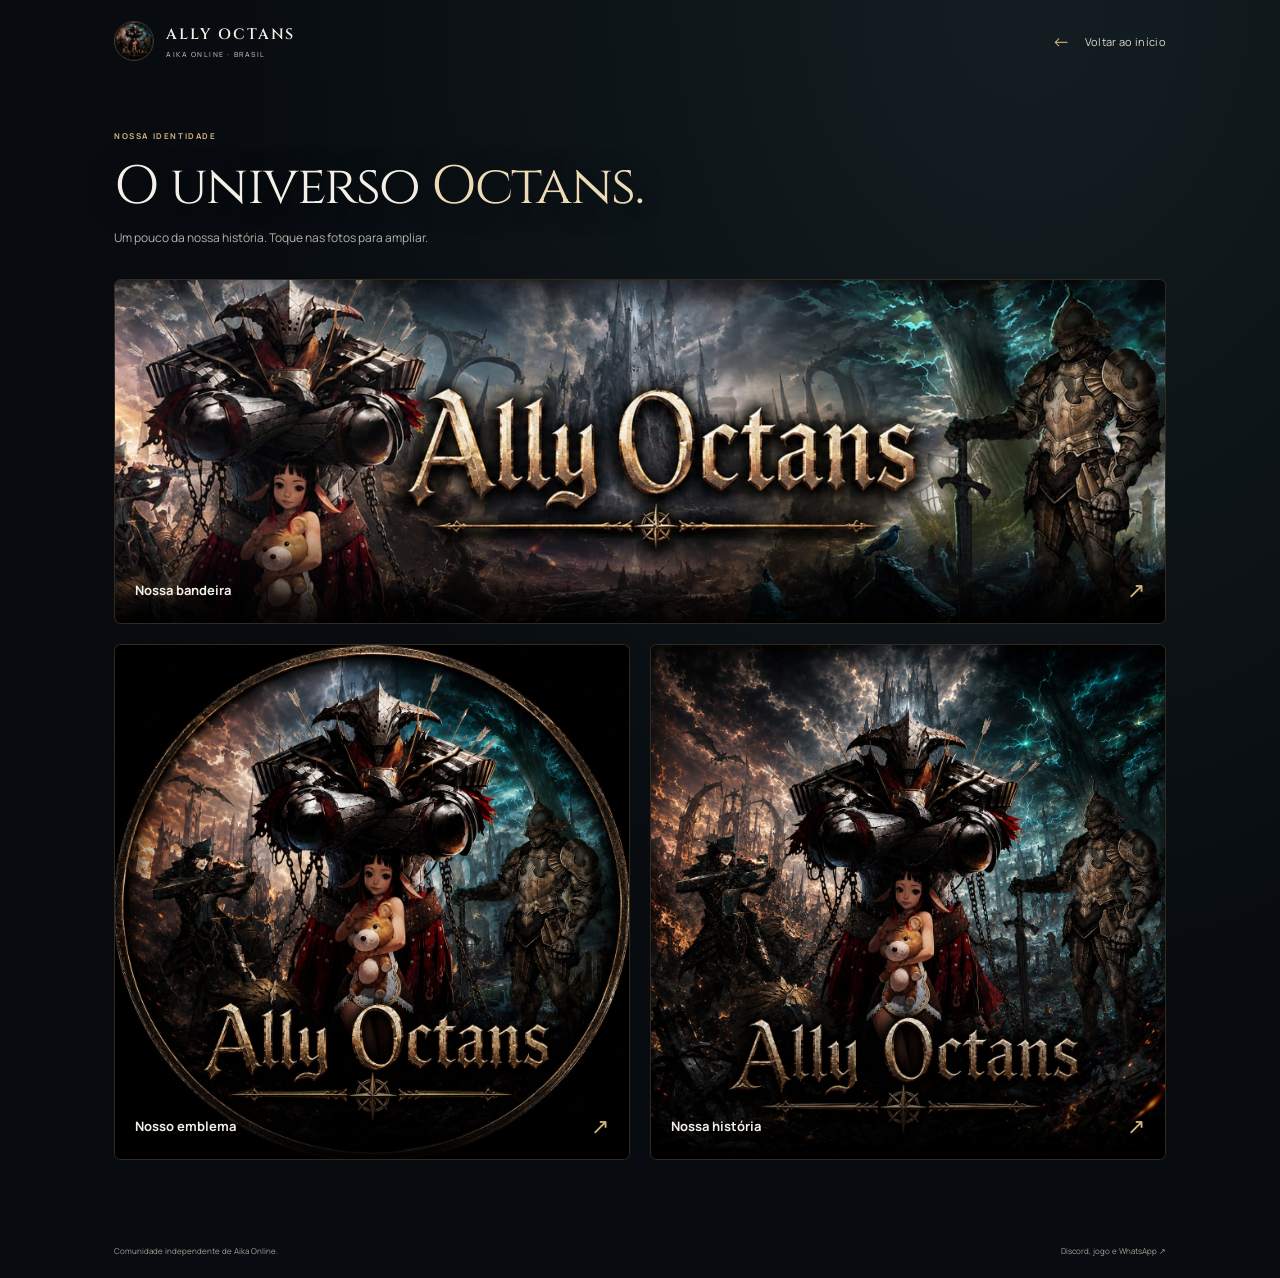
==== galeria.html @ 1bcd1b35 "Simplify home into responsive video scene and three community links" ====
<!doctype html>
<html lang="pt-BR">
<head>
  <meta charset="utf-8">
  <meta name="viewport" content="width=device-width, initial-scale=1">
  <meta name="theme-color" content="#080c10">
  <meta name="description" content="Fotos e identidade da Ally Octans, comunidade de Aika Online.">
  <title>Galeria — Ally Octans</title>
  <link rel="icon" href="assets/favicon.svg" type="image/svg+xml">
  <link rel="stylesheet" href="style.css?v=2">
  <script src="script.js?v=2" defer></script>
</head>
<body class="gallery-page">
  <a class="skip" href="#galeria">Ir para a galeria</a>
  <div class="gallery-shell">
    <header class="header">
      <a class="brand" href="./" aria-label="Ally Octans — início"><img src="assets/octans-emblema.jpg" alt="" width="40" height="40"><span>ALLY OCTANS<small>AIKA ONLINE · BRASIL</small></span></a>
      <a class="gallery-link" href="./"><span aria-hidden="true">←</span> Voltar ao início</a>
    </header>
    <main class="gallery-main" id="galeria">
      <div class="gallery-heading"><p class="eyebrow">NOSSA IDENTIDADE</p><h1>O universo <em>Octans.</em></h1><p>Um pouco da nossa história. Toque nas fotos para ampliar.</p></div>
      <div class="gallery-grid">
        <a class="gallery-item gallery-wide" href="assets/octans-banner.jpg" data-gallery data-title="Nossa bandeira"><img src="assets/octans-banner.jpg" alt="Banner panorâmico da Ally Octans com castelo, guerreiros e tempestade" width="1600" height="900"><span><b>Nossa bandeira</b><i aria-hidden="true">↗</i></span></a>
        <a class="gallery-item" href="assets/octans-emblema.jpg" data-gallery data-title="Nosso emblema"><img src="assets/octans-emblema.jpg" alt="Emblema circular dourado da Ally Octans" width="1254" height="1254" loading="lazy"><span><b>Nosso emblema</b><i aria-hidden="true">↗</i></span></a>
        <a class="gallery-item" href="assets/octans-guerreiros.jpg" data-gallery data-title="Nossa história"><img src="assets/octans-guerreiros.jpg" alt="Guerreiros da Ally Octans entre raios e um castelo sombrio" width="1254" height="1254" loading="lazy"><span><b>Nossa história</b><i aria-hidden="true">↗</i></span></a>
      </div>
    </main>
    <footer class="footer"><span>Comunidade independente de Aika Online.</span><a href="./">Discord, jogo e WhatsApp ↗</a></footer>
  </div>
  <dialog id="lightbox" aria-labelledby="lightbox-title"><button class="close-lightbox" type="button" aria-label="Fechar imagem">✕</button><img id="lightbox-image" src="assets/octans-banner.jpg" alt=""><div class="lightbox-footer"><h2 id="lightbox-title">Nossa bandeira</h2><span>ESC PARA FECHAR</span></div></dialog>
</body>
</html>
---- style.css ----
@import url('https://fonts.googleapis.com/css2?family=Cinzel:wght@400;500;600;700&family=Manrope:wght@400;500;600;700;800&display=swap');
:root{color-scheme:dark;--bg:#080c10;--gold:#d4b47d;--bright:#eddbb7;--muted:#a4a5a6}
*{box-sizing:border-box}
html{background:var(--bg)}
body{margin:0;color:#f4f0e8;font-family:Manrope,"Segoe UI",sans-serif}
a{color:inherit;text-decoration:none}
button{font:inherit;color:inherit;cursor:pointer}
button[hidden]{display:none!important}
a:focus-visible,button:focus-visible{outline:2px solid var(--bright);outline-offset:5px}
.skip{position:fixed;top:-100px;left:20px;padding:12px;background:var(--bright);color:#111;z-index:20}
.skip:focus{top:12px}
.screen{position:relative;z-index:2;height:100svh;min-height:540px;max-width:1600px;margin:auto;padding-inline:clamp(24px,5vw,88px);display:grid;grid-template-rows:82px minmax(0,1fr) 54px}
.header{display:flex;align-items:center;justify-content:space-between;gap:16px;min-width:0}
.brand{display:flex;align-items:center;gap:12px;flex-shrink:0;font-family:Cinzel,Georgia,serif;font-size:15px;letter-spacing:.13em;font-weight:600}
.brand img{border-radius:50%;width:40px;height:40px;border:1px solid #d4b47d44}
.brand small{display:block;font-family:Manrope,"Segoe UI",sans-serif;font-size:7px;font-weight:500;letter-spacing:.22em;margin-top:5px;color:#b5b1ab}
.gallery-link{font-size:11px;letter-spacing:.03em;color:#dfd7c9;display:flex;align-items:center;gap:14px;min-height:44px}
.gallery-link span{font-size:18px;color:var(--gold)}
.hero-main{min-height:0;position:relative;display:flex;align-items:center;padding:12px 0 25px}
.hero-copy{width:min(440px,46%);position:relative}
.eyebrow{display:flex;align-items:center;gap:10px;font-size:8px;font-weight:700;letter-spacing:.2em;color:var(--gold);margin:0 0 19px}
.eyebrow span{font-size:13px}
h1{font-family:Cinzel,Georgia,serif;font-weight:400;font-size:clamp(54px,6.5vw,92px);letter-spacing:-.045em;line-height:1.03;margin:0;text-shadow:0 4px 35px #0006}
h1 em{font-style:normal;color:var(--bright)}
.tagline{font-size:12px;line-height:1.8;color:#bebdbb;margin:20px 0 0}
.tagline strong{font-weight:500;color:#eee6d8}
.channels{display:grid;gap:10px;margin-top:27px;width:min(100%,370px)}
.channel{display:flex;align-items:center;gap:15px;min-height:64px;padding:10px 17px;border:1px solid #d4b47d33;border-radius:5px;background:#10171bc9;backdrop-filter:blur(10px);box-shadow:0 7px 25px #0002;transition:transform .2s,border-color .2s,background .2s}
.channel:hover{transform:translateX(5px);border-color:#e4c58a9c;background:#19232bed}
.channel.discord{background:linear-gradient(110deg,#efddbb,#cda86d);border-color:#f2dfbd;color:#28221a}
.channel.discord:hover{background:linear-gradient(110deg,#fff0d2,#dbb87e)}
.channel-icon{display:flex;align-items:center;justify-content:center;width:33px;height:33px;flex-shrink:0;color:var(--gold)}
.discord .channel-icon{color:#453721}
.whatsapp .channel-icon{color:#96c4ae}
.channel-icon svg{width:26px;height:26px}
.channel-copy{display:grid;gap:4px}
.channel-copy b{font-size:12px;font-weight:800}
.channel-copy small{font-size:9px;color:#b3b2ae}
.discord .channel-copy small{color:#594a34}
.arrow{margin-left:auto;font-size:21px;font-weight:400}
.scene-caption{position:absolute;left:59%;bottom:24px;font-size:7px;letter-spacing:.22em;color:#c9bea7;white-space:nowrap}
.scene-caption span{margin-right:11px;color:var(--gold)}
.footer{display:flex;align-items:center;justify-content:space-between;gap:10px;font-size:8px;color:#a39f98}
#effect-toggle{display:flex;align-items:center;gap:8px;border:0;background:none;padding:10px 0 10px 10px;font-size:9px;color:#d4c2a3;min-height:36px;white-space:nowrap}
.effect-icon{font-size:9px}
.world{position:fixed;inset:0;overflow:hidden;pointer-events:none}
.world-glow{position:absolute;inset:0;background:radial-gradient(ellipse at 77% 42%,#183538 0%,transparent 50%),radial-gradient(ellipse at 39% 30%,#46372560,transparent 55%)}
.scene-stage{position:absolute;width:min(86svh,930px);height:min(86svh,930px);left:66%;top:49%;transform:translate(-50%,-50%);perspective:1100px}
.scene-depth{position:relative;width:100%;height:100%;transform-style:preserve-3d;transform:rotateX(var(--tilt-x,0deg)) rotateY(var(--tilt-y,-4deg)) translate3d(var(--shift-x,0px),var(--shift-y,0px),0);transition:transform .22s;will-change:transform}
.scene-poster,.scene-video{position:absolute;inset:0;width:100%;height:100%;object-fit:contain;mask-image:radial-gradient(ellipse at 50% 48%,#000 38%,#000c 58%,transparent 73%);-webkit-mask-image:radial-gradient(ellipse at 50% 48%,#000 38%,#000c 58%,transparent 73%);filter:brightness(.87) contrast(1.05);transform:translateZ(10px)}
.scene-video{opacity:0;transition:opacity .8s}
.scene-video.is-ready{opacity:1}
.scene-light{position:absolute;inset:0;background:radial-gradient(ellipse at 25% 45%,#f9b84e12,transparent 38%);transform:translateZ(40px)}
.orbit{position:absolute;inset:7%;border:1px solid #d4b47d18;border-radius:50%;transform:translateZ(-30px) rotateX(12deg);box-shadow:0 0 100px #bf99410a}
.world-shade{position:absolute;inset:0;background:linear-gradient(90deg,#080c10 0%,#080c10ef 22%,#080c1055 48%,transparent 72%),linear-gradient(0deg,#080c10 0%,transparent 30%,transparent 85%,#080c1044)}
.embers{position:absolute;inset:0}
.embers i{position:absolute;width:3px;height:3px;border-radius:50%;background:#f4d29c;box-shadow:0 0 9px #ecbc69;bottom:13%;left:48%;opacity:0;animation:float-up 9s linear infinite;animation-play-state:paused}
.embers i:nth-child(2){left:85%;bottom:26%;animation-delay:-3s}
.embers i:nth-child(3){left:66%;bottom:15%;animation-delay:-6s}
.embers i:nth-child(4){left:93%;bottom:42%;animation-delay:-4s;width:2px;height:2px}
body[data-motion=on] .embers i{animation-play-state:running}
body[data-motion=off] .scene-depth{transform:rotateY(-4deg);will-change:auto}
@keyframes float-up{0%{transform:translate3d(0,0,0);opacity:0}20%{opacity:.65}80%{opacity:.4}100%{transform:translate3d(-35px,-180px,0);opacity:0}}
/* Separate gallery: the home stays short. */
.gallery-page{background:radial-gradient(ellipse at 80% 0%,#21323677,transparent 55%),var(--bg)}
.gallery-shell{max-width:1180px;min-height:100svh;margin:auto;padding:0 clamp(22px,5vw,70px);display:flex;flex-direction:column}
.gallery-shell .header{min-height:82px}
.gallery-main{flex:1;padding:48px 0 64px}
.gallery-heading{margin-bottom:30px}
.gallery-heading h1{font-size:clamp(30px,4.2vw,54px);letter-spacing:-.03em}
.gallery-heading>p:last-child{font-size:12px;line-height:1.8;color:#b5b2ab}
.gallery-grid{display:grid;grid-template-columns:1fr 1fr;gap:20px}
.gallery-item{position:relative;display:block;aspect-ratio:1;overflow:hidden;border:1px solid #d4b47d3b;border-radius:7px;background:#000}
.gallery-item.gallery-wide{grid-column:1/-1;aspect-ratio:3.05}
.gallery-item img{width:100%;height:100%;display:block;object-fit:cover;transition:transform .35s}
.gallery-wide img{transform:scale(1.07)}
.gallery-item:hover img{transform:scale(1.04)}
.gallery-wide:hover img{transform:scale(1.1)}
.gallery-item>span{position:absolute;inset:auto 0 0;padding:45px 20px 18px;background:linear-gradient(transparent,#000e);display:flex;justify-content:space-between;align-items:center;font-size:13px}
.gallery-item i{font-size:22px;color:var(--gold);font-style:normal}
.gallery-shell .footer{padding:20px 0;min-height:54px}
#lightbox{width:min(90vw,1000px);max-height:94svh;padding:0;border:1px solid #d4b47d55;background:#080c10;border-radius:8px;overflow:auto}
#lightbox::backdrop{background:#000d;backdrop-filter:blur(8px)}
#lightbox-image{display:block;max-width:100%;max-height:80svh;object-fit:contain;margin:auto}
.close-lightbox{position:absolute;right:10px;top:10px;border:1px solid #fff5;background:#000c;width:42px;height:42px;border-radius:50%;font-size:19px}
.lightbox-footer{display:flex;justify-content:space-between;align-items:center;gap:15px;padding:14px 20px}
.lightbox-footer h2{font-size:13px;margin:0;font-weight:500}
.lightbox-footer span{font-size:8px;letter-spacing:.1em;color:#a9a299}
@media(min-width:1500px){.scene-stage{width:min(96svh,1050px);height:min(96svh,1050px);left:65%}}
@media(max-width:900px){.screen{padding-inline:30px}.hero-copy{width:48%}h1{font-size:68px}.channel{min-height:59px}.scene-stage{left:70%;width:83svh;height:83svh}}
@media(max-width:680px){
 .screen{padding-inline:22px;grid-template-rows:65px minmax(0,1fr) 44px}
 .brand{font-size:12px;gap:8px}.brand img{width:33px;height:33px}.brand small{font-size:6px}
 .gallery-link{font-size:10px;gap:7px}
 .hero-main{align-items:flex-end;justify-content:center;padding:12px 0 24px}
 .hero-copy{width:100%;max-width:360px;text-align:center}
 .eyebrow{font-size:6px;justify-content:center;gap:7px;margin-bottom:12px}
 h1{font-size:clamp(43px,12.5vw,65px);line-height:1.02}
 .tagline{font-size:11px;margin-top:13px}
 .channels{max-width:335px;margin:20px auto 0;gap:9px;text-align:left}
 .channel{min-height:59px;padding:9px 14px;gap:12px}.channel-icon{width:29px;height:29px}
 .scene-stage{top:25px;left:50%;transform:translateX(-50%);width:min(112vw,560px);height:min(112vw,560px)}
 .world-shade{background:linear-gradient(0deg,#080c10 7%,#080c10f5 25%,#080c1099 46%,#080c1022 68%,#080c1033)}
 .scene-caption{display:none}.footer{font-size:6px}#effect-toggle{font-size:8px}
 .gallery-shell .header{min-height:65px}.gallery-main{padding:35px 0 40px}
 .gallery-heading .eyebrow{justify-content:flex-start}.gallery-heading h1{font-size:30px}
 .gallery-grid{gap:12px}.gallery-item.gallery-wide{aspect-ratio:2.2}.gallery-wide img{transform:scale(1.3)}
 .gallery-wide:hover img{transform:scale(1.33)}.gallery-item>span{font-size:10px;padding:25px 10px 10px}
}
@media(min-width:681px) and (max-height:740px){.screen{grid-template-rows:64px minmax(0,1fr) 42px}h1{font-size:62px}.eyebrow{margin-bottom:12px}.tagline{font-size:11px;margin-top:13px}.channels{gap:8px;margin-top:18px}.channel{min-height:56px}.hero-main{padding:8px 0}}
@media(max-width:680px) and (max-height:690px){.screen{grid-template-rows:58px minmax(0,1fr) 38px}.hero-main{padding-bottom:13px}h1{font-size:44px}.eyebrow{margin-bottom:9px}.tagline{font-size:10px;margin-top:9px}.channels{margin-top:15px;gap:8px}.channel{min-height:53px}.channel-copy small{font-size:8px}.scene-stage{top:0;width:104vw;height:104vw}}
@media(max-height:520px){
 .screen{min-height:340px;grid-template-rows:49px minmax(0,1fr) 29px;padding-inline:25px}
 .hero-main{align-items:center;justify-content:flex-start;padding:4px 0}
 .hero-copy{width:min(47%,350px);text-align:left}.eyebrow{font-size:5px;margin-bottom:5px;justify-content:flex-start}
 h1{font-size:34px}.tagline{font-size:8px;line-height:1.4;margin-top:7px}.tagline br{display:none}.tagline strong{display:block}
 .channels{margin:9px 0 0;gap:5px}.channel{min-height:39px;padding:4px 10px;gap:9px}.channel-copy b{font-size:10px}.channel-copy small{display:none}.channel-icon{width:24px;height:24px}
 .scene-stage{left:74%;top:50%;width:93svh;height:93svh;transform:translate(-50%,-50%)}
 .world-shade{background:linear-gradient(90deg,#080c10 0%,#080c10dd 35%,#080c1022 75%),linear-gradient(0deg,#080c10,transparent 35%)}
 .footer{font-size:6px}#effect-toggle{font-size:7px;min-height:29px;padding-block:5px}.scene-caption{display:none}
}
@media(prefers-reduced-motion:reduce){*,*::before,*::after{animation:none!important;transition:none!important}.scene-depth,body[data-motion=off] .scene-depth{transform:none}}
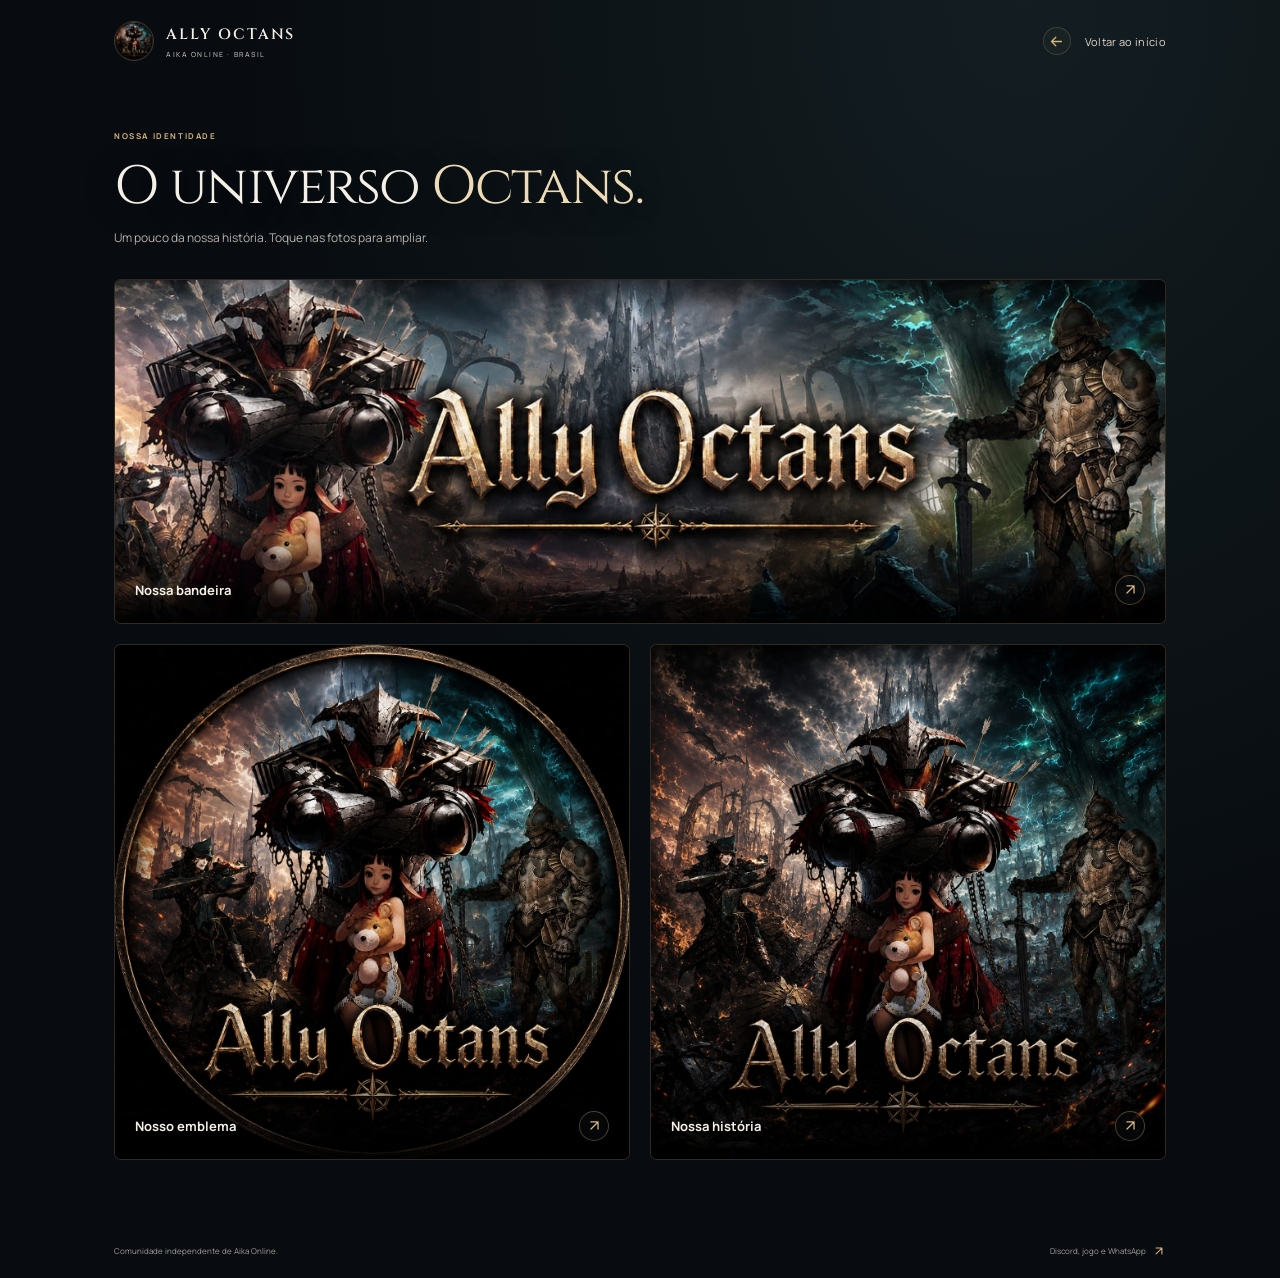
==== commit 04453187: "Refine rounded community buttons and consistent SVG arrows" ====
--- a/galeria.html
+++ b/galeria.html
@@ -7,7 +7,7 @@
   <meta name="description" content="Fotos e identidade da Ally Octans, comunidade de Aika Online.">
   <title>Galeria — Ally Octans</title>
   <link rel="icon" href="assets/favicon.svg" type="image/svg+xml">
-  <link rel="stylesheet" href="style.css?v=2">
+  <link rel="stylesheet" href="style.css?v=3">
   <script src="script.js?v=2" defer></script>
 </head>
 <body class="gallery-page">
@@ -15,17 +15,17 @@
   <div class="gallery-shell">
     <header class="header">
       <a class="brand" href="./" aria-label="Ally Octans — início"><img src="assets/octans-emblema.jpg" alt="" width="40" height="40"><span>ALLY OCTANS<small>AIKA ONLINE · BRASIL</small></span></a>
-      <a class="gallery-link" href="./"><span aria-hidden="true">←</span> Voltar ao início</a>
+      <a class="gallery-link" href="./"><span aria-hidden="true"><svg class="ui-arrow" width="17" height="17" viewBox="0 0 24 24" fill="none" stroke="currentColor" stroke-width="1.8" stroke-linecap="round" stroke-linejoin="round" aria-hidden="true" focusable="false"><path d="M19 12H5m6-6-6 6 6 6"/></svg></span> Voltar ao início</a>
     </header>
     <main class="gallery-main" id="galeria">
       <div class="gallery-heading"><p class="eyebrow">NOSSA IDENTIDADE</p><h1>O universo <em>Octans.</em></h1><p>Um pouco da nossa história. Toque nas fotos para ampliar.</p></div>
       <div class="gallery-grid">
-        <a class="gallery-item gallery-wide" href="assets/octans-banner.jpg" data-gallery data-title="Nossa bandeira"><img src="assets/octans-banner.jpg" alt="Banner panorâmico da Ally Octans com castelo, guerreiros e tempestade" width="1600" height="900"><span><b>Nossa bandeira</b><i aria-hidden="true">↗</i></span></a>
-        <a class="gallery-item" href="assets/octans-emblema.jpg" data-gallery data-title="Nosso emblema"><img src="assets/octans-emblema.jpg" alt="Emblema circular dourado da Ally Octans" width="1254" height="1254" loading="lazy"><span><b>Nosso emblema</b><i aria-hidden="true">↗</i></span></a>
-        <a class="gallery-item" href="assets/octans-guerreiros.jpg" data-gallery data-title="Nossa história"><img src="assets/octans-guerreiros.jpg" alt="Guerreiros da Ally Octans entre raios e um castelo sombrio" width="1254" height="1254" loading="lazy"><span><b>Nossa história</b><i aria-hidden="true">↗</i></span></a>
+        <a class="gallery-item gallery-wide" href="assets/octans-banner.jpg" data-gallery data-title="Nossa bandeira"><img src="assets/octans-banner.jpg" alt="Banner panorâmico da Ally Octans com castelo, guerreiros e tempestade" width="1600" height="900"><span><b>Nossa bandeira</b><i aria-hidden="true"><svg class="ui-arrow" width="17" height="17" viewBox="0 0 24 24" fill="none" stroke="currentColor" stroke-width="1.8" stroke-linecap="round" stroke-linejoin="round" aria-hidden="true" focusable="false"><path d="M7 17 17 7M7 7h10v10"/></svg></i></span></a>
+        <a class="gallery-item" href="assets/octans-emblema.jpg" data-gallery data-title="Nosso emblema"><img src="assets/octans-emblema.jpg" alt="Emblema circular dourado da Ally Octans" width="1254" height="1254" loading="lazy"><span><b>Nosso emblema</b><i aria-hidden="true"><svg class="ui-arrow" width="17" height="17" viewBox="0 0 24 24" fill="none" stroke="currentColor" stroke-width="1.8" stroke-linecap="round" stroke-linejoin="round" aria-hidden="true" focusable="false"><path d="M7 17 17 7M7 7h10v10"/></svg></i></span></a>
+        <a class="gallery-item" href="assets/octans-guerreiros.jpg" data-gallery data-title="Nossa história"><img src="assets/octans-guerreiros.jpg" alt="Guerreiros da Ally Octans entre raios e um castelo sombrio" width="1254" height="1254" loading="lazy"><span><b>Nossa história</b><i aria-hidden="true"><svg class="ui-arrow" width="17" height="17" viewBox="0 0 24 24" fill="none" stroke="currentColor" stroke-width="1.8" stroke-linecap="round" stroke-linejoin="round" aria-hidden="true" focusable="false"><path d="M7 17 17 7M7 7h10v10"/></svg></i></span></a>
       </div>
     </main>
-    <footer class="footer"><span>Comunidade independente de Aika Online.</span><a href="./">Discord, jogo e WhatsApp ↗</a></footer>
+    <footer class="footer"><span>Comunidade independente de Aika Online.</span><a class="footer-link" href="./">Discord, jogo e WhatsApp <svg class="ui-arrow" width="17" height="17" viewBox="0 0 24 24" fill="none" stroke="currentColor" stroke-width="1.8" stroke-linecap="round" stroke-linejoin="round" aria-hidden="true" focusable="false"><path d="M7 17 17 7M7 7h10v10"/></svg></a></footer>
   </div>
   <dialog id="lightbox" aria-labelledby="lightbox-title"><button class="close-lightbox" type="button" aria-label="Fechar imagem">✕</button><img id="lightbox-image" src="assets/octans-banner.jpg" alt=""><div class="lightbox-footer"><h2 id="lightbox-title">Nossa bandeira</h2><span>ESC PARA FECHAR</span></div></dialog>
 </body>
--- a/style.css
+++ b/style.css
@@ -15,7 +15,8 @@
 .brand img{border-radius:50%;width:40px;height:40px;border:1px solid #d4b47d44}
 .brand small{display:block;font-family:Manrope,"Segoe UI",sans-serif;font-size:7px;font-weight:500;letter-spacing:.22em;margin-top:5px;color:#b5b1ab}
 .gallery-link{font-size:11px;letter-spacing:.03em;color:#dfd7c9;display:flex;align-items:center;gap:14px;min-height:44px}
-.gallery-link span{font-size:18px;color:var(--gold)}
+.gallery-link>span{display:inline-flex;align-items:center;justify-content:center;width:28px;height:28px;border:1px solid #d4b47d30;border-radius:50%;color:var(--gold);background:#d4b47d08}
+.ui-arrow{display:block;width:17px;height:17px;flex-shrink:0}
 .hero-main{min-height:0;position:relative;display:flex;align-items:center;padding:12px 0 25px}
 .hero-copy{width:min(440px,46%);position:relative}
 .eyebrow{display:flex;align-items:center;gap:10px;font-size:8px;font-weight:700;letter-spacing:.2em;color:var(--gold);margin:0 0 19px}
@@ -25,19 +26,27 @@
 .tagline{font-size:12px;line-height:1.8;color:#bebdbb;margin:20px 0 0}
 .tagline strong{font-weight:500;color:#eee6d8}
 .channels{display:grid;gap:10px;margin-top:27px;width:min(100%,370px)}
-.channel{display:flex;align-items:center;gap:15px;min-height:64px;padding:10px 17px;border:1px solid #d4b47d33;border-radius:5px;background:#10171bc9;backdrop-filter:blur(10px);box-shadow:0 7px 25px #0002;transition:transform .2s,border-color .2s,background .2s}
-.channel:hover{transform:translateX(5px);border-color:#e4c58a9c;background:#19232bed}
-.channel.discord{background:linear-gradient(110deg,#efddbb,#cda86d);border-color:#f2dfbd;color:#28221a}
-.channel.discord:hover{background:linear-gradient(110deg,#fff0d2,#dbb87e)}
-.channel-icon{display:flex;align-items:center;justify-content:center;width:33px;height:33px;flex-shrink:0;color:var(--gold)}
-.discord .channel-icon{color:#453721}
-.whatsapp .channel-icon{color:#96c4ae}
-.channel-icon svg{width:26px;height:26px}
-.channel-copy{display:grid;gap:4px}
+.channel{display:flex;align-items:center;gap:13px;min-height:64px;padding:10px 14px;border:1px solid #d4b47d38;border-radius:999px;background:linear-gradient(135deg,#243038db,#10171bed);-webkit-backdrop-filter:blur(10px);backdrop-filter:blur(10px);box-shadow:inset 0 1px 0 #ffffff0c,0 7px 22px #0004;transition:transform .2s,border-color .2s,box-shadow .2s,background .2s;-webkit-tap-highlight-color:transparent;touch-action:manipulation}
+.channel.discord{background:linear-gradient(115deg,#f3e3c4,#d9b77f 65%,#c8a064);border-color:#f4dfb7;color:#28221a;box-shadow:inset 0 1px 0 #fff8,inset 0 -2px 0 #9c773040,0 7px 22px #0004,0 0 24px #d2ac6010}
+.channel-icon{display:flex;align-items:center;justify-content:center;width:38px;height:38px;flex-shrink:0;border:1px solid #d4b47d2b;border-radius:50%;background:linear-gradient(145deg,#d4b47d18,#d4b47d05);color:var(--gold);box-shadow:inset 0 1px 0 #ffffff0b}
+.discord .channel-icon{color:#4e3b1d;background:#fff8e53d;border-color:#78603830}
+.whatsapp .channel-icon{color:#a5d6bb;background:linear-gradient(145deg,#a5d6bb1c,#a5d6bb05);border-color:#a5d6bb30}
+.channel-icon svg{width:24px;height:24px}
+.channel-copy{display:grid;gap:4px;min-width:0}
 .channel-copy b{font-size:12px;font-weight:800}
 .channel-copy small{font-size:9px;color:#b3b2ae}
 .discord .channel-copy small{color:#594a34}
-.arrow{margin-left:auto;font-size:21px;font-weight:400}
+.arrow{margin-left:auto;display:flex;align-items:center;justify-content:center;flex:0 0 32px;width:32px;height:32px;border:1px solid #d4b47d40;border-radius:50%;background:#d4b47d10;color:var(--bright);box-shadow:inset 0 1px 0 #ffffff0a;transition:background .2s,border-color .2s}
+.discord .arrow{background:#4f371714;border-color:#6b502a38;color:#493416}
+.arrow .ui-arrow{transition:transform .2s}
+@media(hover:hover) and (pointer:fine){
+ .channel:hover{transform:translateY(-2px);border-color:#e4c58a99;background:linear-gradient(135deg,#2b3943ee,#162129f5);box-shadow:inset 0 1px 0 #ffffff15,0 10px 26px #0005}
+ .channel.discord:hover{background:linear-gradient(115deg,#fff0d4,#e6c68f 65%,#d6af74);box-shadow:inset 0 1px 0 #fffa,0 10px 26px #0005,0 0 26px #d2ac6020}
+ .channel:hover .arrow{background:#d4b47d23;border-color:#d4b47d77}
+ .channel.discord:hover .arrow{background:#4f371725;border-color:#6b502a66}
+ .channel:hover .arrow .ui-arrow{transform:translate(1px,-1px)}
+}
+.channel:active{transform:scale(.985);box-shadow:inset 0 2px 5px #0002,0 3px 10px #0003}
 .scene-caption{position:absolute;left:59%;bottom:24px;font-size:7px;letter-spacing:.22em;color:#c9bea7;white-space:nowrap}
 .scene-caption span{margin-right:11px;color:var(--gold)}
 .footer{display:flex;align-items:center;justify-content:space-between;gap:10px;font-size:8px;color:#a39f98}
@@ -77,7 +86,9 @@
 .gallery-item:hover img{transform:scale(1.04)}
 .gallery-wide:hover img{transform:scale(1.1)}
 .gallery-item>span{position:absolute;inset:auto 0 0;padding:45px 20px 18px;background:linear-gradient(transparent,#000e);display:flex;justify-content:space-between;align-items:center;font-size:13px}
-.gallery-item i{font-size:22px;color:var(--gold);font-style:normal}
+.gallery-item i{display:flex;align-items:center;justify-content:center;width:30px;height:30px;border:1px solid #d4b47d55;border-radius:50%;background:#080c1080;color:var(--gold);font-style:normal}
+.footer-link{display:inline-flex;align-items:center;gap:6px}
+.footer-link .ui-arrow{width:14px;height:14px;color:var(--gold)}
 .gallery-shell .footer{padding:20px 0;min-height:54px}
 #lightbox{width:min(90vw,1000px);max-height:94svh;padding:0;border:1px solid #d4b47d55;background:#080c10;border-radius:8px;overflow:auto}
 #lightbox::backdrop{background:#000d;backdrop-filter:blur(8px)}
@@ -98,7 +109,7 @@
  h1{font-size:clamp(43px,12.5vw,65px);line-height:1.02}
  .tagline{font-size:11px;margin-top:13px}
  .channels{max-width:335px;margin:20px auto 0;gap:9px;text-align:left}
- .channel{min-height:59px;padding:9px 14px;gap:12px}.channel-icon{width:29px;height:29px}
+ .channel{min-height:59px;padding:9px 12px;gap:10px}.channel-icon{width:34px;height:34px}
  .scene-stage{top:25px;left:50%;transform:translateX(-50%);width:min(112vw,560px);height:min(112vw,560px)}
  .world-shade{background:linear-gradient(0deg,#080c10 7%,#080c10f5 25%,#080c1099 46%,#080c1022 68%,#080c1033)}
  .scene-caption{display:none}.footer{font-size:6px}#effect-toggle{font-size:8px}
@@ -114,7 +125,7 @@
  .hero-main{align-items:center;justify-content:flex-start;padding:4px 0}
  .hero-copy{width:min(47%,350px);text-align:left}.eyebrow{font-size:5px;margin-bottom:5px;justify-content:flex-start}
  h1{font-size:34px}.tagline{font-size:8px;line-height:1.4;margin-top:7px}.tagline br{display:none}.tagline strong{display:block}
- .channels{margin:9px 0 0;gap:5px}.channel{min-height:39px;padding:4px 10px;gap:9px}.channel-copy b{font-size:10px}.channel-copy small{display:none}.channel-icon{width:24px;height:24px}
+ .channels{margin:9px 0 0;gap:5px}.channel{min-height:44px;padding:4px 9px;gap:9px}.channel-copy b{font-size:10px}.channel-copy small{display:none}.channel-icon{width:28px;height:28px}.channel-icon svg{width:21px;height:21px}.arrow{flex-basis:28px;width:28px;height:28px}
  .scene-stage{left:74%;top:50%;width:93svh;height:93svh;transform:translate(-50%,-50%)}
  .world-shade{background:linear-gradient(90deg,#080c10 0%,#080c10dd 35%,#080c1022 75%),linear-gradient(0deg,#080c10,transparent 35%)}
  .footer{font-size:6px}#effect-toggle{font-size:7px;min-height:29px;padding-block:5px}.scene-caption{display:none}
